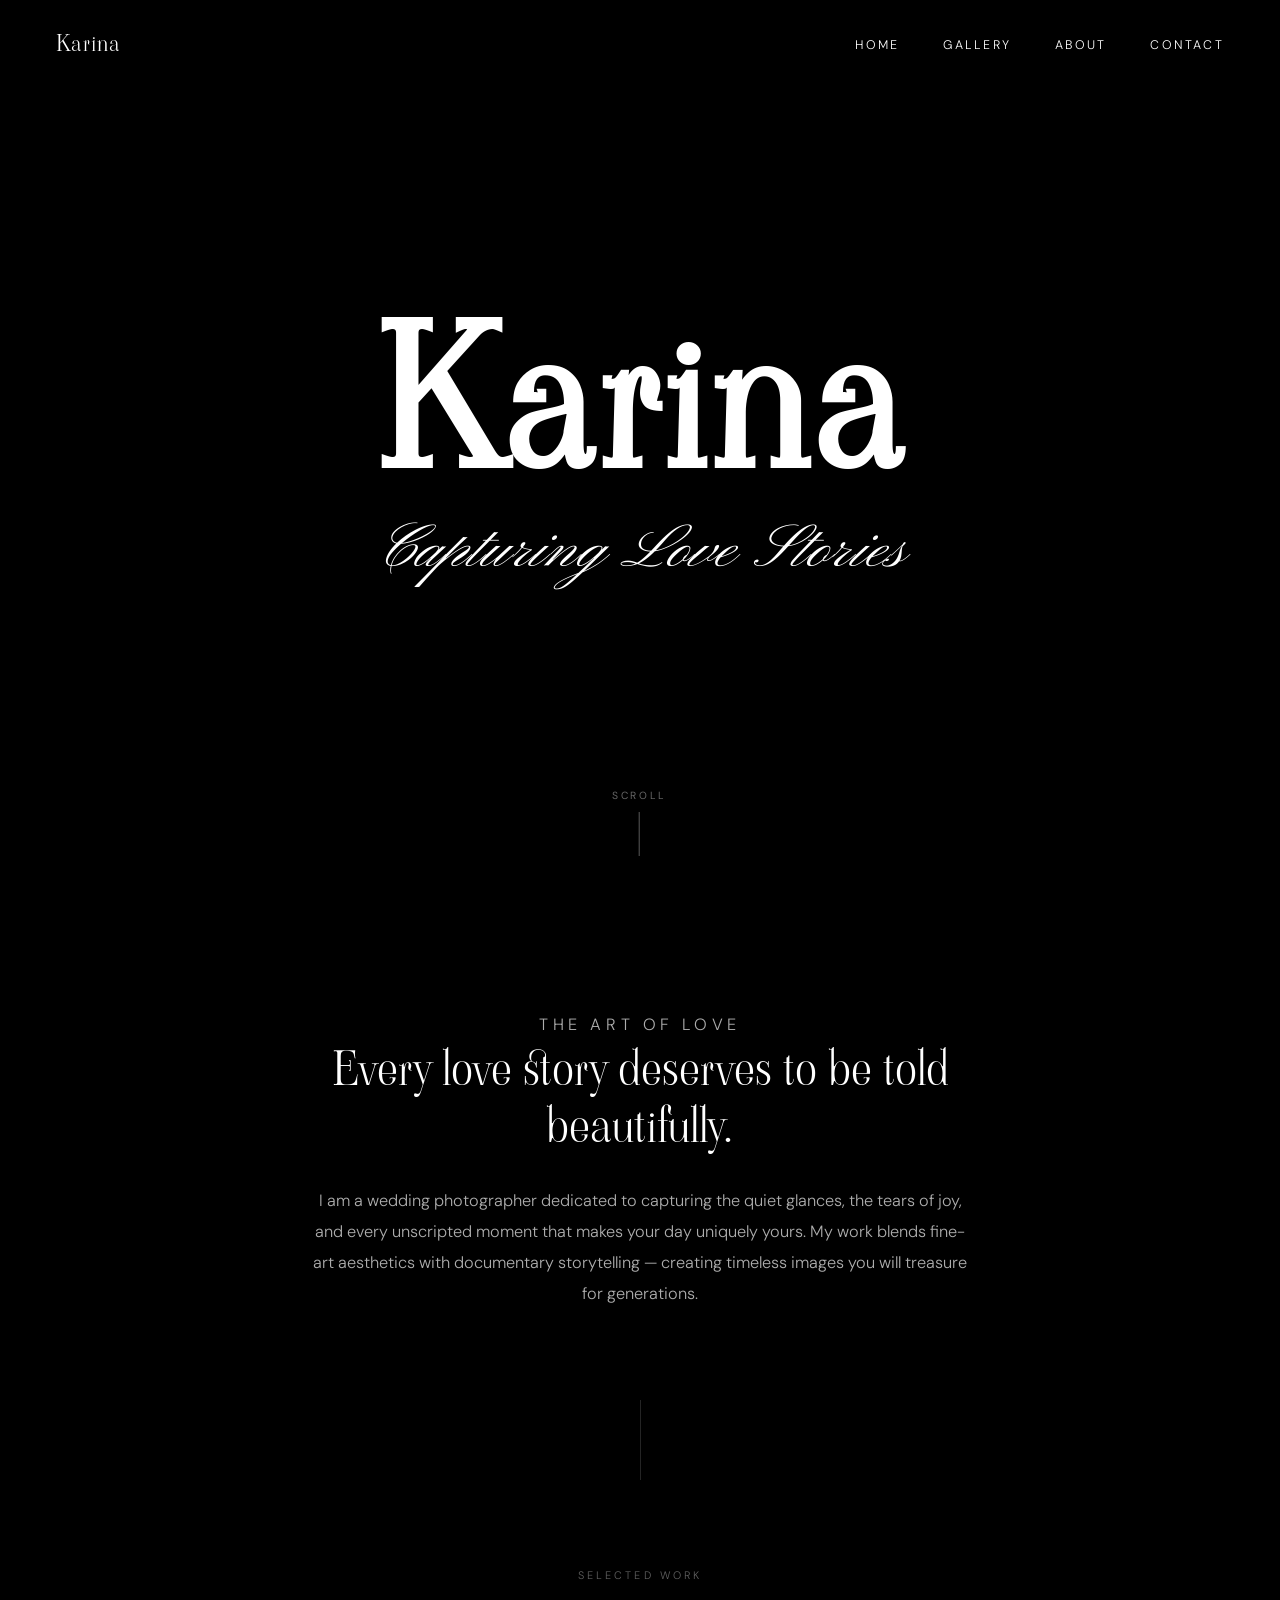
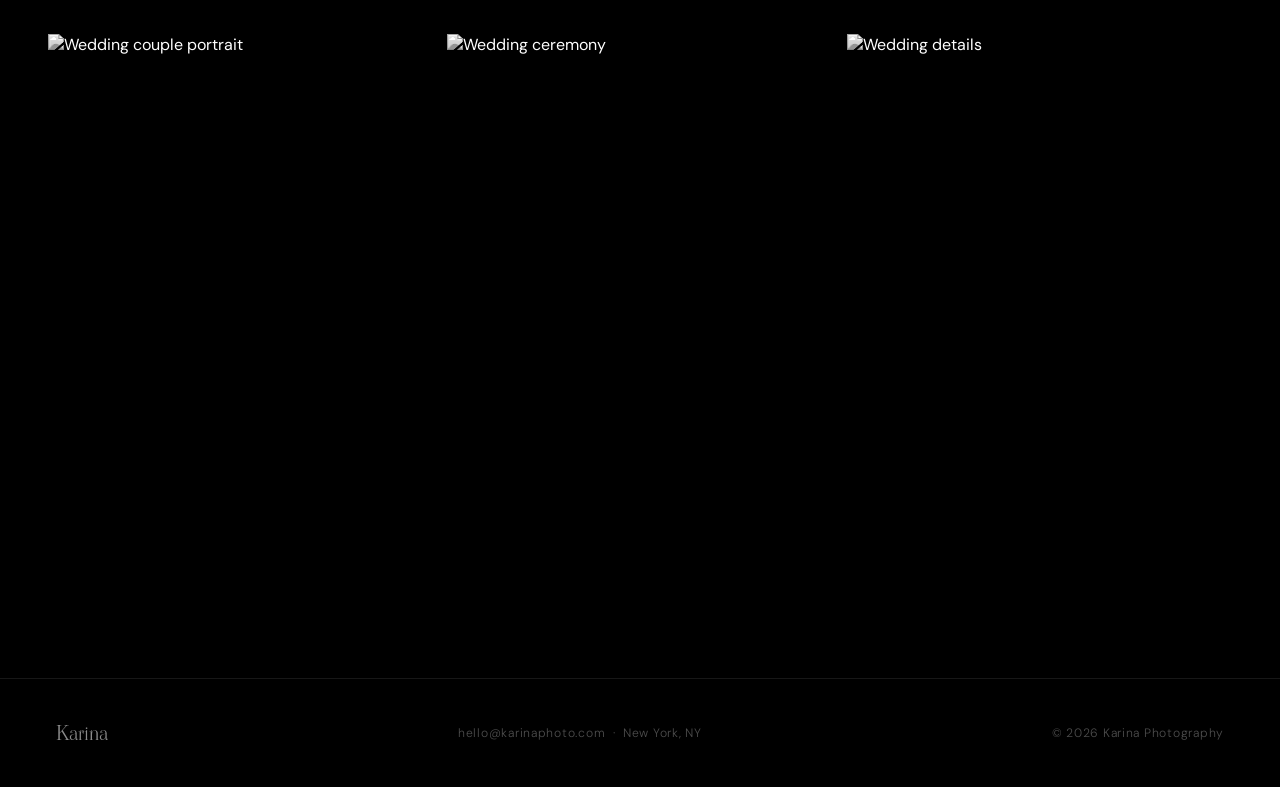
==== index.html @ 7420face "Initial commit — Karina photography portfolio" ====
<!DOCTYPE html>
<html lang="en">
<head>
  <meta charset="UTF-8">
  <meta name="viewport" content="width=device-width, initial-scale=1.0">
  <title>Karina</title>
  <link rel="icon" type="image/svg+xml" href="data:image/svg+xml,%3Csvg xmlns='http://www.w3.org/2000/svg' viewBox='0 0 32 32'%3E%3Crect width='32' height='32' fill='%23000'/%3E%3Ctext x='16' y='24' font-family='Georgia%2C serif' font-size='22' fill='%23fff' text-anchor='middle'%3EK%3C/text%3E%3C/svg%3E">

  <link rel="preconnect" href="https://fonts.googleapis.com">
  <link rel="preconnect" href="https://fonts.gstatic.com" crossorigin>
  <link href="https://fonts.googleapis.com/css2?family=DM+Sans:ital,opsz,wght@0,9..40,300;0,9..40,400;1,9..40,300&family=Pinyon+Script&family=Viaoda+Libre&display=swap" rel="stylesheet">

  <style>
    /* ── Reset ── */
    *, *::before, *::after {
      margin: 0;
      padding: 0;
      box-sizing: border-box;
    }

    html {
      scroll-behavior: smooth;
    }

    body {
      background-color: #000000;
      color: #ffffff;
      font-family: 'DM Sans', sans-serif;
      overflow-x: hidden;
    }

    /* ── Navigation ── */
    nav {
      position: fixed;
      top: 0;
      left: 0;
      width: 100%;
      z-index: 200;
      padding: 28px 56px;
      display: flex;
      justify-content: space-between;
      align-items: center;
    }

    .nav-logo {
      font-family: 'Viaoda Libre', serif;
      font-size: 1.35rem;
      color: #ffffff;
      text-decoration: none;
      letter-spacing: 0.06em;
    }

    .nav-links {
      list-style: none;
      display: flex;
      gap: 44px;
    }

    .nav-links a {
      font-family: 'DM Sans', sans-serif;
      font-size: 0.78rem;
      font-weight: 300;
      color: #ffffff;
      text-decoration: none;
      letter-spacing: 0.18em;
      text-transform: uppercase;
      transition: opacity 0.2s;
    }

    .nav-links a:hover {
      opacity: 0.5;
    }

    /* ── Hamburger (mobile) ── */
    .nav-toggle {
      display: none;
      flex-direction: column;
      gap: 5px;
      background: none;
      border: none;
      cursor: pointer;
      padding: 4px;
      z-index: 300;
    }

    .nav-toggle span {
      display: block;
      width: 22px;
      height: 1px;
      background: #ffffff;
      transition: transform 0.3s, opacity 0.3s;
    }

    .nav-toggle.open span:nth-child(1) { transform: translateY(6px) rotate(45deg); }
    .nav-toggle.open span:nth-child(2) { opacity: 0; }
    .nav-toggle.open span:nth-child(3) { transform: translateY(-6px) rotate(-45deg); }

    /* ── Hero ── */
    .hero {
      position: relative;
      width: 100%;
      height: 100vh;
      min-height: 600px;
      display: flex;
      flex-direction: column;
      align-items: center;
      justify-content: center;
      text-align: center;
      overflow: hidden;
    }

    .hero-bg {
      position: absolute;
      inset: 0;
      /* Replace the URL below with your own hero image */
      background-image: url('https://images.unsplash.com/photo-1519741497674-611481863552?w=1800&q=80');
      background-size: cover;
      background-position: center;
      filter: grayscale(100%);
      transform: scale(1.04);
    }

    .hero-overlay {
      position: absolute;
      inset: 0;
      background: rgba(0, 0, 0, 0.58);
    }

    .hero-content {
      position: relative;
      z-index: 2;
      padding: 0 24px;
    }

    .hero-name {
      font-family: 'Viaoda Libre', serif;
      font-size: clamp(5.5rem, 16vw, 12rem);
      color: #ffffff;
      line-height: 0.95;
      letter-spacing: 0.02em;
      margin-bottom: 20px;
    }

    .hero-tagline {
      font-family: 'Pinyon Script', cursive;
      font-style: italic;
      font-size: clamp(1.9rem, 4.8vw, 3.8rem);
      color: #ffffff;
      opacity: 0.88;
      letter-spacing: 0.02em;
    }

    /* ── Scroll hint ── */
    .scroll-hint {
      position: absolute;
      bottom: 44px;
      left: 50%;
      transform: translateX(-50%);
      z-index: 2;
      display: flex;
      flex-direction: column;
      align-items: center;
      gap: 10px;
    }

    .scroll-hint span {
      font-family: 'DM Sans', sans-serif;
      font-size: 0.65rem;
      letter-spacing: 0.25em;
      text-transform: uppercase;
      color: rgba(255, 255, 255, 0.4);
    }

    .scroll-line {
      width: 1px;
      height: 44px;
      background: rgba(255, 255, 255, 0.35);
      transform-origin: top;
      animation: scrollPulse 2s ease-in-out infinite;
    }

    @keyframes scrollPulse {
      0%, 100% { opacity: 0.2; transform: scaleY(0.5); }
      55%       { opacity: 1;   transform: scaleY(1); }
    }

    /* ── Intro ── */
    .intro {
      padding: 110px 48px 90px;
      max-width: 820px;
      margin: 0 auto;
      text-align: center;
    }

    .section-label {
      font-family: 'DM Sans', sans-serif;
      font-size: 0.68rem;
      font-weight: 300;
      letter-spacing: 0.28em;
      text-transform: uppercase;
      color: rgba(255, 255, 255, 0.38);
      margin-bottom: 36px;
    }

    .intro h2 {
      font-family: 'Viaoda Libre', serif;
      font-size: clamp(1.9rem, 3.8vw, 2.9rem);
      font-weight: 400;
      line-height: 1.22;
      margin-bottom: 32px;
    }

    .intro p {
      font-family: 'DM Sans', sans-serif;
      font-size: 1.02rem;
      font-weight: 300;
      line-height: 1.9;
      color: rgba(255, 255, 255, 0.68);
      max-width: 660px;
      margin: 0 auto;
    }

    /* ── Divider ── */
    .divider {
      width: 1px;
      height: 80px;
      background: rgba(255, 255, 255, 0.14);
      margin: 0 auto 88px;
    }

    /* ── Gallery ── */
    .gallery {
      padding: 0 48px 130px;
    }

    .gallery-header {
      text-align: center;
      margin-bottom: 52px;
    }

    .gallery-grid {
      display: grid;
      grid-template-columns: repeat(3, 1fr);
      gap: 14px;
      max-width: 1240px;
      margin: 0 auto;
    }

    .gallery-item {
      position: relative;
      aspect-ratio: 3 / 4;
      overflow: hidden;
      cursor: pointer;
    }

    .gallery-item img {
      width: 100%;
      height: 100%;
      object-fit: cover;
      filter: grayscale(100%);
      display: block;
      transition: transform 0.65s cubic-bezier(0.25, 0.46, 0.45, 0.94);
    }

    .gallery-item:hover img {
      transform: scale(1.05);
    }

    .gallery-item-overlay {
      position: absolute;
      inset: 0;
      background: rgba(0, 0, 0, 0);
      display: flex;
      align-items: flex-end;
      padding: 26px;
      transition: background 0.4s ease;
    }

    .gallery-item:hover .gallery-item-overlay {
      background: rgba(0, 0, 0, 0.3);
    }

    .gallery-item-label {
      font-family: 'DM Sans', sans-serif;
      font-size: 0.72rem;
      font-weight: 300;
      letter-spacing: 0.22em;
      text-transform: uppercase;
      color: #ffffff;
      opacity: 0;
      transform: translateY(10px);
      transition: opacity 0.4s ease, transform 0.4s ease;
    }

    .gallery-item:hover .gallery-item-label {
      opacity: 0.85;
      transform: translateY(0);
    }

    /* ── Footer ── */
    footer {
      border-top: 1px solid rgba(255, 255, 255, 0.09);
      padding: 40px 56px;
      display: flex;
      justify-content: space-between;
      align-items: center;
      flex-wrap: wrap;
      gap: 16px;
    }

    .footer-name {
      font-family: 'Viaoda Libre', serif;
      font-size: 1.25rem;
      color: rgba(255, 255, 255, 0.55);
    }

    footer p {
      font-family: 'DM Sans', sans-serif;
      font-size: 0.76rem;
      font-weight: 300;
      color: rgba(255, 255, 255, 0.3);
      letter-spacing: 0.06em;
    }

    /* ── Responsive ── */
    @media (max-width: 900px) {
      .gallery-grid {
        grid-template-columns: repeat(3, 1fr);
        gap: 10px;
      }
    }

    @media (max-width: 768px) {
      nav {
        padding: 22px 24px;
      }

      .nav-toggle {
        display: flex;
      }

      .nav-links {
        position: fixed;
        top: 0;
        right: -100%;
        width: 72%;
        max-width: 300px;
        height: 100vh;
        background: #000000;
        flex-direction: column;
        justify-content: center;
        align-items: center;
        gap: 48px;
        transition: right 0.4s cubic-bezier(0.77, 0, 0.175, 1);
        border-left: 1px solid rgba(255, 255, 255, 0.07);
      }

      .nav-links.open {
        right: 0;
      }

      .nav-links a {
        font-size: 0.9rem;
        letter-spacing: 0.22em;
      }

      .intro {
        padding: 80px 28px 70px;
      }

      .gallery {
        padding: 0 20px 90px;
      }

      .gallery-grid {
        grid-template-columns: 1fr;
        gap: 12px;
      }

      .gallery-item {
        aspect-ratio: 16 / 10;
      }

      footer {
        padding: 36px 28px;
        flex-direction: column;
        align-items: flex-start;
        gap: 12px;
      }
    }

    @media (max-width: 480px) {
      .gallery-item {
        aspect-ratio: 4 / 3;
      }
    }

    /* ── Animations ── */
    @keyframes heroFadeUp {
      from { opacity: 0; transform: translateY(30px); }
      to   { opacity: 1; transform: translateY(0); }
    }

    @keyframes heroFadeIn {
      from { opacity: 0; }
      to   { opacity: 1; }
    }

    .hero-name    { animation: heroFadeUp 1s cubic-bezier(0.4, 0, 0.2, 1) 0.10s both; }
    .hero-tagline { animation: heroFadeUp 1s cubic-bezier(0.4, 0, 0.2, 1) 0.38s both; }
    .scroll-hint  { animation: heroFadeIn 0.9s ease 0.72s both; }

    .reveal {
      opacity: 0;
      transform: translateY(22px);
      transition: opacity 0.72s cubic-bezier(0.4, 0, 0.2, 1),
                  transform 0.72s cubic-bezier(0.4, 0, 0.2, 1);
    }

    .reveal.in-view { opacity: 1; transform: none; }

    @media (prefers-reduced-motion: reduce) {
      .hero-name, .hero-tagline, .scroll-hint { animation: none; }
      .reveal { opacity: 1; transform: none; transition: none; }
    }

    /* ── Scroll to top ── */
    .scroll-top {
      position: fixed;
      bottom: 32px;
      right: 32px;
      width: 44px;
      height: 44px;
      border-radius: 50%;
      background: #ffffff;
      border: 1px solid #ffffff;
      cursor: pointer;
      display: flex;
      align-items: center;
      justify-content: center;
      opacity: 0;
      pointer-events: none;
      transition: opacity 0.35s ease, background 0.25s ease, transform 0.25s ease;
      z-index: 100;
    }

    .scroll-top svg {
      width: 14px;
      height: 14px;
      stroke: #000000;
      transition: stroke 0.25s ease;
      flex-shrink: 0;
    }

    .scroll-top.visible       { opacity: 1; pointer-events: auto; }
    .scroll-top:hover         { background: #000000; transform: translateY(-3px); }
    .scroll-top:hover svg     { stroke: #ffffff; }
    .scroll-top:focus-visible { outline: 1px solid rgba(255,255,255,0.5); outline-offset: 4px; }
  </style>
</head>
<body>

  <!-- Navigation -->
  <nav>
    <a href="#" class="nav-logo">Karina</a>
    <button class="nav-toggle" aria-label="Toggle menu" id="navToggle">
      <span></span>
      <span></span>
      <span></span>
    </button>
    <ul class="nav-links" id="navLinks">
      <li><a href="index.html"   onclick="closeNav()" class="active">Home</a></li>
      <li><a href="gallery.html" onclick="closeNav()">Gallery</a></li>
      <li><a href="about.html"   onclick="closeNav()">About</a></li>
      <li><a href="contact.html" onclick="closeNav()">Contact</a></li>
    </ul>
  </nav>

  <!-- Hero -->
  <section class="hero">
    <div class="hero-bg"></div>
    <div class="hero-overlay"></div>
    <div class="hero-content">
      <h1 class="hero-name">Karina</h1>
      <p class="hero-tagline">Capturing Love Stories</p>
    </div>
    <div class="scroll-hint">
      <span>Scroll</span>
      <div class="scroll-line"></div>
    </div>
  </section>

  <!-- Intro -->
  <section class="intro" id="about">
    <p class="section-label">The Art of Love</p>
    <h2>Every love story deserves to be told beautifully.</h2>
    <p>
      I am a wedding photographer dedicated to capturing the quiet glances, the tears of joy,
      and every unscripted moment that makes your day uniquely yours. My work blends
      fine-art aesthetics with documentary storytelling — creating timeless images
      you will treasure for generations.
    </p>
  </section>

  <div class="divider"></div>

  <!-- Gallery -->
  <section class="gallery" id="gallery">
    <div class="gallery-header">
      <p class="section-label">Selected Work</p>
    </div>
    <div class="gallery-grid">

      <div class="gallery-item">
        <!-- Replace with your own portrait image -->
        <img
          src="https://images.unsplash.com/photo-1583939003579-730e3918a45a?w=800&q=80"
          alt="Wedding couple portrait">
        <div class="gallery-item-overlay">
          <span class="gallery-item-label">Portraits</span>
        </div>
      </div>

      <div class="gallery-item">
        <!-- Replace with your own ceremony image -->
        <img
          src="https://images.unsplash.com/photo-1529636798458-92182e662485?w=800&q=80"
          alt="Wedding ceremony">
        <div class="gallery-item-overlay">
          <span class="gallery-item-label">Ceremony</span>
        </div>
      </div>

      <div class="gallery-item">
        <!-- Replace with your own details image -->
        <img
          src="https://images.unsplash.com/photo-1511285560929-80b456fea0bc?w=800&q=80"
          alt="Wedding details">
        <div class="gallery-item-overlay">
          <span class="gallery-item-label">Details</span>
        </div>
      </div>

    </div>
  </section>

  <!-- Footer -->
  <footer id="contact">
    <span class="footer-name">Karina</span>
    <p>hello@karinaphoto.com &nbsp;&middot;&nbsp; New York, NY</p>
    <p>&copy; 2026 Karina Photography</p>
  </footer>

  <script>
    const toggle = document.getElementById('navToggle');
    const links  = document.getElementById('navLinks');

    toggle.addEventListener('click', () => {
      links.classList.toggle('open');
      toggle.classList.toggle('open');
    });

    function closeNav() {
      links.classList.remove('open');
      toggle.classList.remove('open');
    }

    document.addEventListener('click', (e) => {
      if (links.classList.contains('open') &&
          !links.contains(e.target) &&
          !toggle.contains(e.target)) {
        closeNav();
      }
    });

    // ── Scroll reveal ──
    (function () {
      const els = [...document.querySelectorAll(
        '.section-label, .intro h2, .intro p, .gallery-item, .divider'
      )];
      els.forEach(el => el.classList.add('reveal'));

      document.querySelectorAll('.gallery-grid').forEach(parent => {
        parent.querySelectorAll('.gallery-item').forEach((el, i) => {
          el.style.transitionDelay = `${i * 0.12}s`;
        });
      });

      const io = new IntersectionObserver(entries => {
        entries.forEach(e => {
          if (e.isIntersecting) { e.target.classList.add('in-view'); io.unobserve(e.target); }
        });
      }, { threshold: 0.12 });

      els.forEach(el => io.observe(el));
    }());
  </script>

  <button class="scroll-top" id="scrollTop" aria-label="Back to top">
    <svg viewBox="0 0 24 24" fill="none" stroke-linecap="round" stroke-linejoin="round" aria-hidden="true">
      <polyline points="18 15 12 9 6 15"/>
    </svg>
  </button>

  <script>
    // ── Scroll to top ──
    (function () {
      const btn = document.getElementById('scrollTop');
      window.addEventListener('scroll', () => {
        btn.classList.toggle('visible', window.scrollY > 400);
      }, { passive: true });
      btn.addEventListener('click', () => {
        window.scrollTo({ top: 0, behavior: 'smooth' });
      });
    }());
  </script>

</body>
</html>
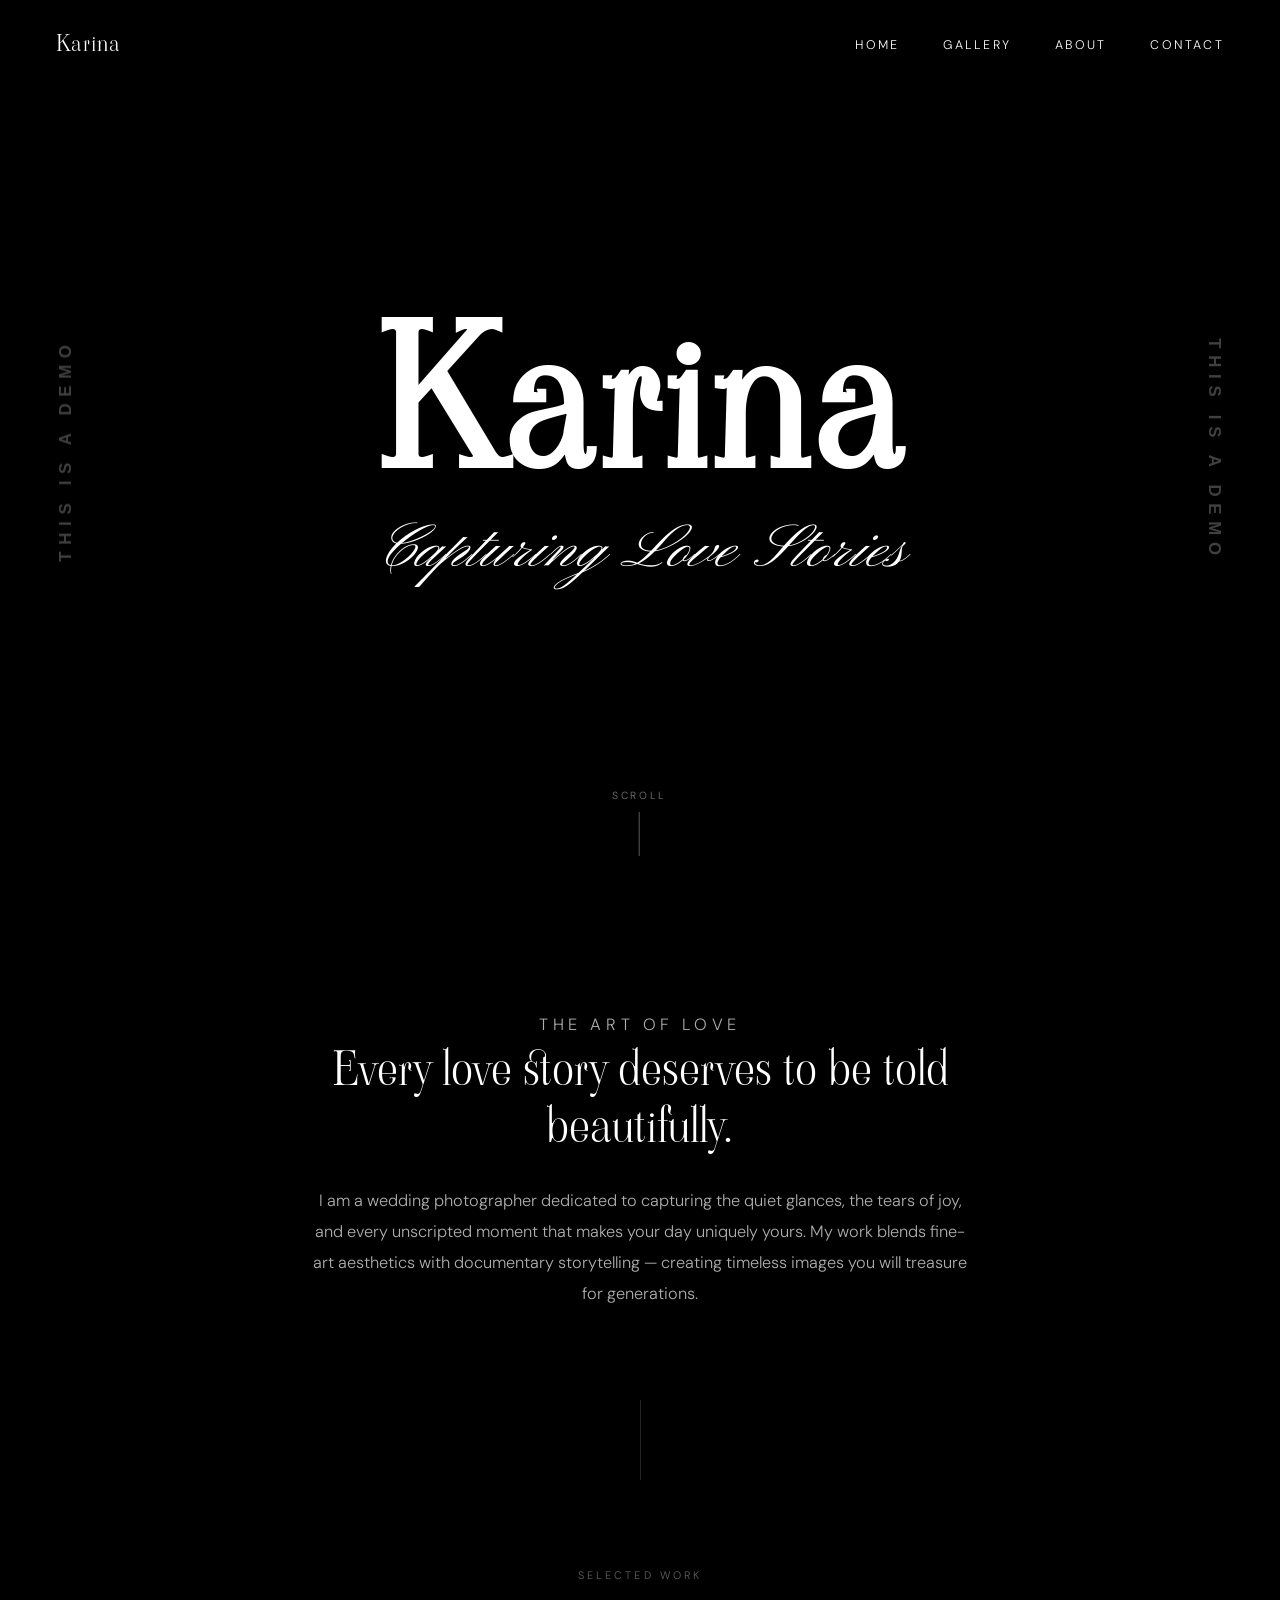
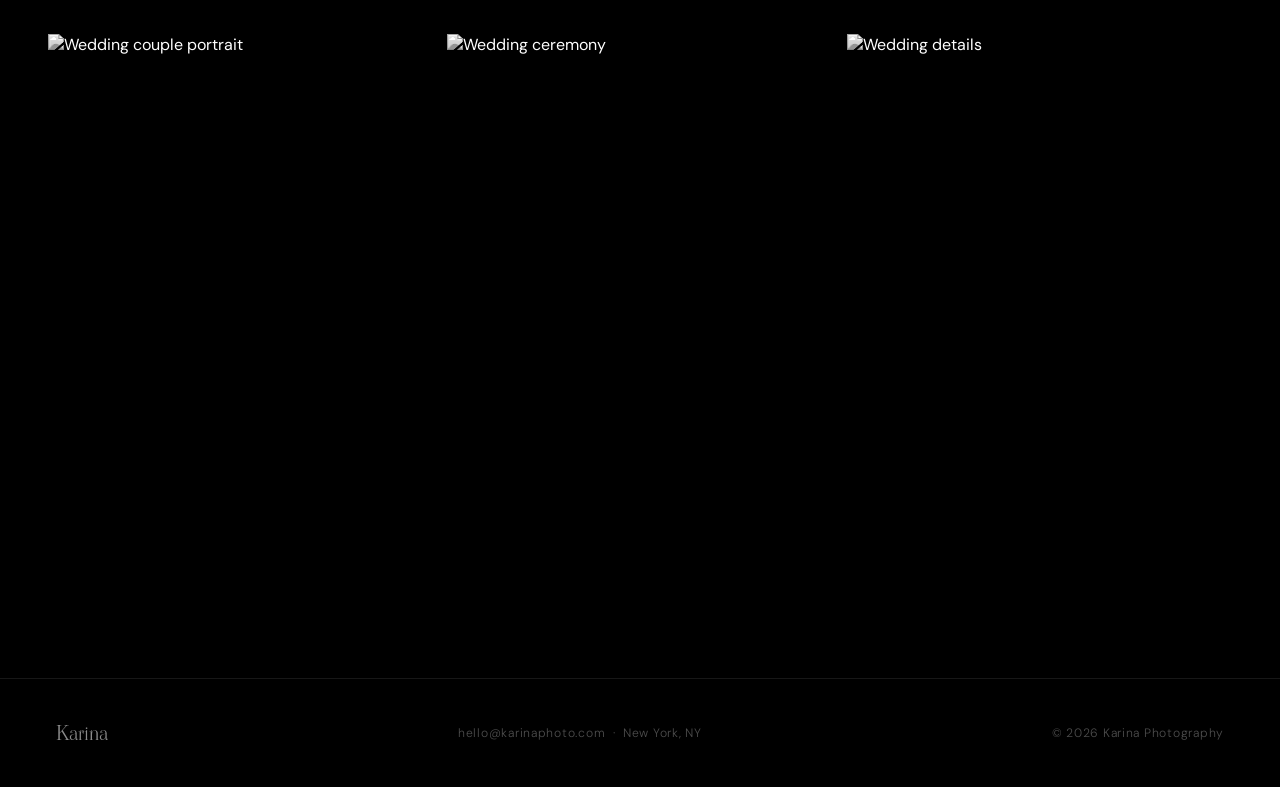
==== commit cd49bd93: "Added "THIS IS A DEMO" watermark to all pages" ====
--- a/index.html
+++ b/index.html
@@ -456,9 +456,39 @@
     .scroll-top:hover         { background: #000000; transform: translateY(-3px); }
     .scroll-top:hover svg     { stroke: #ffffff; }
     .scroll-top:focus-visible { outline: 1px solid rgba(255,255,255,0.5); outline-offset: 4px; }
+
+    /* ── Watermark ── */
+    .watermark {
+      position: fixed;
+      top: 50%;
+      z-index: 50;
+      pointer-events: none;
+      user-select: none;
+      font-family: Arial, Helvetica, sans-serif;
+      font-size: 1.05rem;
+      font-weight: 700;
+      letter-spacing: 0.4em;
+      text-transform: uppercase;
+      color: rgba(255, 255, 255, 0.25);
+      white-space: nowrap;
+      writing-mode: vertical-rl;
+    }
+
+    .watermark-left  { left: 56px;  transform: translateY(-50%) rotate(180deg); }
+    .watermark-right { right: 56px; transform: translateY(-50%); }
+
+    @media (max-width: 768px) {
+      .watermark { font-size: 0.8rem; letter-spacing: 0.3em; }
+      .watermark-left  { left: 2px; }
+      .watermark-right { right: 2px; }
+    }
   </style>
 </head>
 <body>
+
+  <!-- Watermark -->
+  <div class="watermark watermark-left">THIS IS A DEMO</div>
+  <div class="watermark watermark-right">THIS IS A DEMO</div>
 
   <!-- Navigation -->
   <nav>
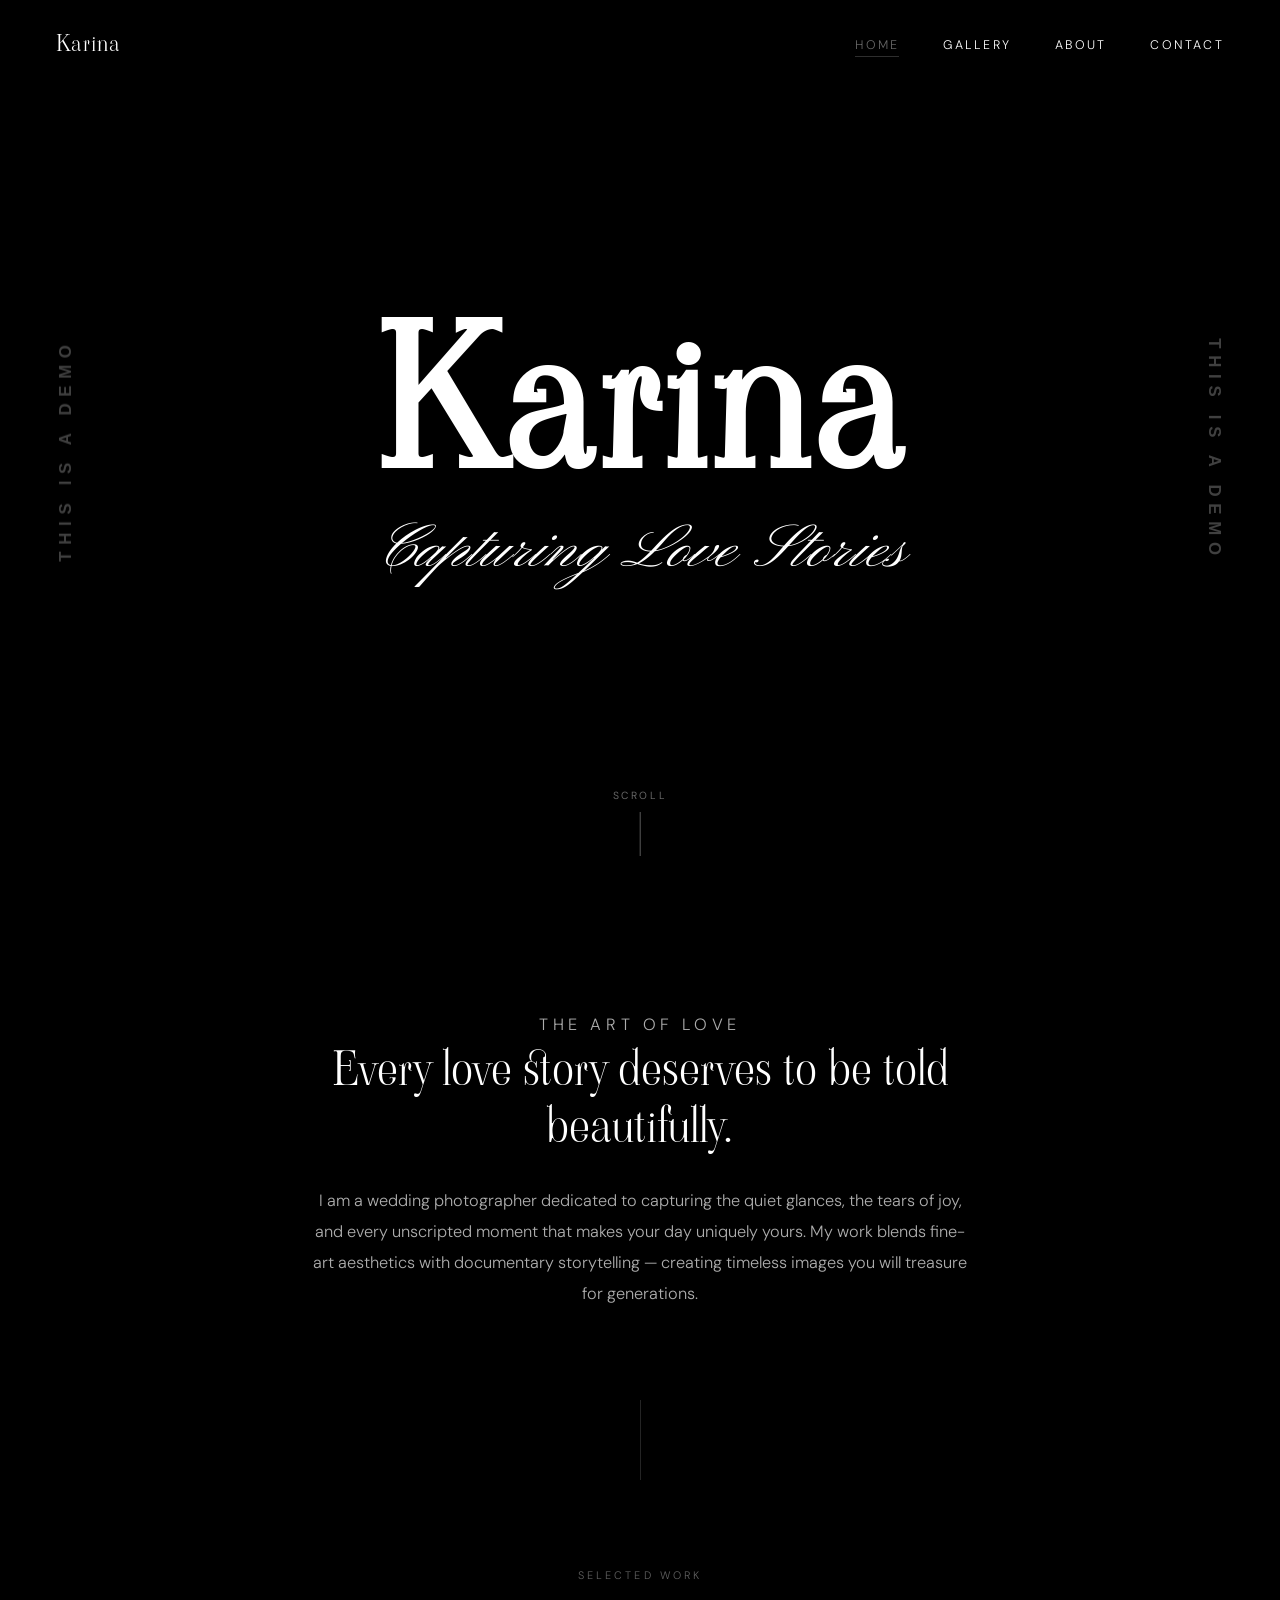
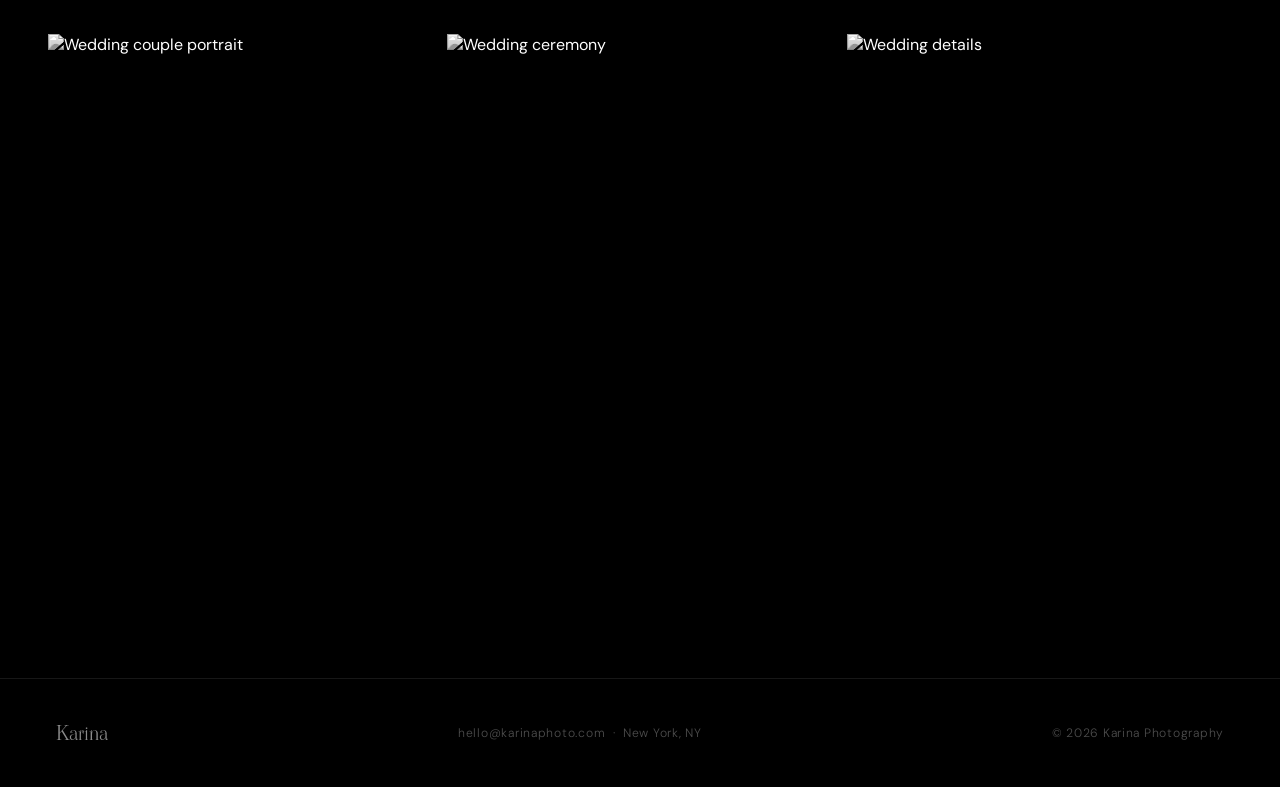
==== commit d0c2ed76: "Move inline CSS and JS into shared and page-specific files - css/style.css holds styles common to al" ====
--- a/index.html
+++ b/index.html
@@ -10,481 +10,11 @@
   <link rel="preconnect" href="https://fonts.gstatic.com" crossorigin>
   <link href="https://fonts.googleapis.com/css2?family=DM+Sans:ital,opsz,wght@0,9..40,300;0,9..40,400;1,9..40,300&family=Pinyon+Script&family=Viaoda+Libre&display=swap" rel="stylesheet">
 
-  <style>
-    /* ── Reset ── */
-    *, *::before, *::after {
-      margin: 0;
-      padding: 0;
-      box-sizing: border-box;
-    }
-
-    html {
-      scroll-behavior: smooth;
-    }
-
-    body {
-      background-color: #000000;
-      color: #ffffff;
-      font-family: 'DM Sans', sans-serif;
-      overflow-x: hidden;
-    }
-
-    /* ── Navigation ── */
-    nav {
-      position: fixed;
-      top: 0;
-      left: 0;
-      width: 100%;
-      z-index: 200;
-      padding: 28px 56px;
-      display: flex;
-      justify-content: space-between;
-      align-items: center;
-    }
-
-    .nav-logo {
-      font-family: 'Viaoda Libre', serif;
-      font-size: 1.35rem;
-      color: #ffffff;
-      text-decoration: none;
-      letter-spacing: 0.06em;
-    }
-
-    .nav-links {
-      list-style: none;
-      display: flex;
-      gap: 44px;
-    }
-
-    .nav-links a {
-      font-family: 'DM Sans', sans-serif;
-      font-size: 0.78rem;
-      font-weight: 300;
-      color: #ffffff;
-      text-decoration: none;
-      letter-spacing: 0.18em;
-      text-transform: uppercase;
-      transition: opacity 0.2s;
-    }
-
-    .nav-links a:hover {
-      opacity: 0.5;
-    }
-
-    /* ── Hamburger (mobile) ── */
-    .nav-toggle {
-      display: none;
-      flex-direction: column;
-      gap: 5px;
-      background: none;
-      border: none;
-      cursor: pointer;
-      padding: 4px;
-      z-index: 300;
-    }
-
-    .nav-toggle span {
-      display: block;
-      width: 22px;
-      height: 1px;
-      background: #ffffff;
-      transition: transform 0.3s, opacity 0.3s;
-    }
-
-    .nav-toggle.open span:nth-child(1) { transform: translateY(6px) rotate(45deg); }
-    .nav-toggle.open span:nth-child(2) { opacity: 0; }
-    .nav-toggle.open span:nth-child(3) { transform: translateY(-6px) rotate(-45deg); }
-
-    /* ── Hero ── */
-    .hero {
-      position: relative;
-      width: 100%;
-      height: 100vh;
-      min-height: 600px;
-      display: flex;
-      flex-direction: column;
-      align-items: center;
-      justify-content: center;
-      text-align: center;
-      overflow: hidden;
-    }
-
-    .hero-bg {
-      position: absolute;
-      inset: 0;
-      /* Replace the URL below with your own hero image */
-      background-image: url('https://images.unsplash.com/photo-1519741497674-611481863552?w=1800&q=80');
-      background-size: cover;
-      background-position: center;
-      filter: grayscale(100%);
-      transform: scale(1.04);
-    }
-
-    .hero-overlay {
-      position: absolute;
-      inset: 0;
-      background: rgba(0, 0, 0, 0.58);
-    }
-
-    .hero-content {
-      position: relative;
-      z-index: 2;
-      padding: 0 24px;
-    }
-
-    .hero-name {
-      font-family: 'Viaoda Libre', serif;
-      font-size: clamp(5.5rem, 16vw, 12rem);
-      color: #ffffff;
-      line-height: 0.95;
-      letter-spacing: 0.02em;
-      margin-bottom: 20px;
-    }
-
-    .hero-tagline {
-      font-family: 'Pinyon Script', cursive;
-      font-style: italic;
-      font-size: clamp(1.9rem, 4.8vw, 3.8rem);
-      color: #ffffff;
-      opacity: 0.88;
-      letter-spacing: 0.02em;
-    }
-
-    /* ── Scroll hint ── */
-    .scroll-hint {
-      position: absolute;
-      bottom: 44px;
-      left: 50%;
-      transform: translateX(-50%);
-      z-index: 2;
-      display: flex;
-      flex-direction: column;
-      align-items: center;
-      gap: 10px;
-    }
-
-    .scroll-hint span {
-      font-family: 'DM Sans', sans-serif;
-      font-size: 0.65rem;
-      letter-spacing: 0.25em;
-      text-transform: uppercase;
-      color: rgba(255, 255, 255, 0.4);
-    }
-
-    .scroll-line {
-      width: 1px;
-      height: 44px;
-      background: rgba(255, 255, 255, 0.35);
-      transform-origin: top;
-      animation: scrollPulse 2s ease-in-out infinite;
-    }
-
-    @keyframes scrollPulse {
-      0%, 100% { opacity: 0.2; transform: scaleY(0.5); }
-      55%       { opacity: 1;   transform: scaleY(1); }
-    }
-
-    /* ── Intro ── */
-    .intro {
-      padding: 110px 48px 90px;
-      max-width: 820px;
-      margin: 0 auto;
-      text-align: center;
-    }
-
-    .section-label {
-      font-family: 'DM Sans', sans-serif;
-      font-size: 0.68rem;
-      font-weight: 300;
-      letter-spacing: 0.28em;
-      text-transform: uppercase;
-      color: rgba(255, 255, 255, 0.38);
-      margin-bottom: 36px;
-    }
-
-    .intro h2 {
-      font-family: 'Viaoda Libre', serif;
-      font-size: clamp(1.9rem, 3.8vw, 2.9rem);
-      font-weight: 400;
-      line-height: 1.22;
-      margin-bottom: 32px;
-    }
-
-    .intro p {
-      font-family: 'DM Sans', sans-serif;
-      font-size: 1.02rem;
-      font-weight: 300;
-      line-height: 1.9;
-      color: rgba(255, 255, 255, 0.68);
-      max-width: 660px;
-      margin: 0 auto;
-    }
-
-    /* ── Divider ── */
-    .divider {
-      width: 1px;
-      height: 80px;
-      background: rgba(255, 255, 255, 0.14);
-      margin: 0 auto 88px;
-    }
-
-    /* ── Gallery ── */
-    .gallery {
-      padding: 0 48px 130px;
-    }
-
-    .gallery-header {
-      text-align: center;
-      margin-bottom: 52px;
-    }
-
-    .gallery-grid {
-      display: grid;
-      grid-template-columns: repeat(3, 1fr);
-      gap: 14px;
-      max-width: 1240px;
-      margin: 0 auto;
-    }
-
-    .gallery-item {
-      position: relative;
-      aspect-ratio: 3 / 4;
-      overflow: hidden;
-      cursor: pointer;
-    }
-
-    .gallery-item img {
-      width: 100%;
-      height: 100%;
-      object-fit: cover;
-      filter: grayscale(100%);
-      display: block;
-      transition: transform 0.65s cubic-bezier(0.25, 0.46, 0.45, 0.94);
-    }
-
-    .gallery-item:hover img {
-      transform: scale(1.05);
-    }
-
-    .gallery-item-overlay {
-      position: absolute;
-      inset: 0;
-      background: rgba(0, 0, 0, 0);
-      display: flex;
-      align-items: flex-end;
-      padding: 26px;
-      transition: background 0.4s ease;
-    }
-
-    .gallery-item:hover .gallery-item-overlay {
-      background: rgba(0, 0, 0, 0.3);
-    }
-
-    .gallery-item-label {
-      font-family: 'DM Sans', sans-serif;
-      font-size: 0.72rem;
-      font-weight: 300;
-      letter-spacing: 0.22em;
-      text-transform: uppercase;
-      color: #ffffff;
-      opacity: 0;
-      transform: translateY(10px);
-      transition: opacity 0.4s ease, transform 0.4s ease;
-    }
-
-    .gallery-item:hover .gallery-item-label {
-      opacity: 0.85;
-      transform: translateY(0);
-    }
-
-    /* ── Footer ── */
-    footer {
-      border-top: 1px solid rgba(255, 255, 255, 0.09);
-      padding: 40px 56px;
-      display: flex;
-      justify-content: space-between;
-      align-items: center;
-      flex-wrap: wrap;
-      gap: 16px;
-    }
-
-    .footer-name {
-      font-family: 'Viaoda Libre', serif;
-      font-size: 1.25rem;
-      color: rgba(255, 255, 255, 0.55);
-    }
-
-    footer p {
-      font-family: 'DM Sans', sans-serif;
-      font-size: 0.76rem;
-      font-weight: 300;
-      color: rgba(255, 255, 255, 0.3);
-      letter-spacing: 0.06em;
-    }
-
-    /* ── Responsive ── */
-    @media (max-width: 900px) {
-      .gallery-grid {
-        grid-template-columns: repeat(3, 1fr);
-        gap: 10px;
-      }
-    }
-
-    @media (max-width: 768px) {
-      nav {
-        padding: 22px 24px;
-      }
-
-      .nav-toggle {
-        display: flex;
-      }
-
-      .nav-links {
-        position: fixed;
-        top: 0;
-        right: -100%;
-        width: 72%;
-        max-width: 300px;
-        height: 100vh;
-        background: #000000;
-        flex-direction: column;
-        justify-content: center;
-        align-items: center;
-        gap: 48px;
-        transition: right 0.4s cubic-bezier(0.77, 0, 0.175, 1);
-        border-left: 1px solid rgba(255, 255, 255, 0.07);
-      }
-
-      .nav-links.open {
-        right: 0;
-      }
-
-      .nav-links a {
-        font-size: 0.9rem;
-        letter-spacing: 0.22em;
-      }
-
-      .intro {
-        padding: 80px 28px 70px;
-      }
-
-      .gallery {
-        padding: 0 20px 90px;
-      }
-
-      .gallery-grid {
-        grid-template-columns: 1fr;
-        gap: 12px;
-      }
-
-      .gallery-item {
-        aspect-ratio: 16 / 10;
-      }
-
-      footer {
-        padding: 36px 28px;
-        flex-direction: column;
-        align-items: flex-start;
-        gap: 12px;
-      }
-    }
-
-    @media (max-width: 480px) {
-      .gallery-item {
-        aspect-ratio: 4 / 3;
-      }
-    }
-
-    /* ── Animations ── */
-    @keyframes heroFadeUp {
-      from { opacity: 0; transform: translateY(30px); }
-      to   { opacity: 1; transform: translateY(0); }
-    }
-
-    @keyframes heroFadeIn {
-      from { opacity: 0; }
-      to   { opacity: 1; }
-    }
-
-    .hero-name    { animation: heroFadeUp 1s cubic-bezier(0.4, 0, 0.2, 1) 0.10s both; }
-    .hero-tagline { animation: heroFadeUp 1s cubic-bezier(0.4, 0, 0.2, 1) 0.38s both; }
-    .scroll-hint  { animation: heroFadeIn 0.9s ease 0.72s both; }
-
-    .reveal {
-      opacity: 0;
-      transform: translateY(22px);
-      transition: opacity 0.72s cubic-bezier(0.4, 0, 0.2, 1),
-                  transform 0.72s cubic-bezier(0.4, 0, 0.2, 1);
-    }
-
-    .reveal.in-view { opacity: 1; transform: none; }
-
-    @media (prefers-reduced-motion: reduce) {
-      .hero-name, .hero-tagline, .scroll-hint { animation: none; }
-      .reveal { opacity: 1; transform: none; transition: none; }
-    }
-
-    /* ── Scroll to top ── */
-    .scroll-top {
-      position: fixed;
-      bottom: 32px;
-      right: 32px;
-      width: 44px;
-      height: 44px;
-      border-radius: 50%;
-      background: #ffffff;
-      border: 1px solid #ffffff;
-      cursor: pointer;
-      display: flex;
-      align-items: center;
-      justify-content: center;
-      opacity: 0;
-      pointer-events: none;
-      transition: opacity 0.35s ease, background 0.25s ease, transform 0.25s ease;
-      z-index: 100;
-    }
-
-    .scroll-top svg {
-      width: 14px;
-      height: 14px;
-      stroke: #000000;
-      transition: stroke 0.25s ease;
-      flex-shrink: 0;
-    }
-
-    .scroll-top.visible       { opacity: 1; pointer-events: auto; }
-    .scroll-top:hover         { background: #000000; transform: translateY(-3px); }
-    .scroll-top:hover svg     { stroke: #ffffff; }
-    .scroll-top:focus-visible { outline: 1px solid rgba(255,255,255,0.5); outline-offset: 4px; }
-
-    /* ── Watermark ── */
-    .watermark {
-      position: fixed;
-      top: 50%;
-      z-index: 50;
-      pointer-events: none;
-      user-select: none;
-      font-family: Arial, Helvetica, sans-serif;
-      font-size: 1.05rem;
-      font-weight: 700;
-      letter-spacing: 0.4em;
-      text-transform: uppercase;
-      color: rgba(255, 255, 255, 0.25);
-      white-space: nowrap;
-      writing-mode: vertical-rl;
-    }
-
-    .watermark-left  { left: 56px;  transform: translateY(-50%) rotate(180deg); }
-    .watermark-right { right: 56px; transform: translateY(-50%); }
-
-    @media (max-width: 768px) {
-      .watermark { font-size: 0.8rem; letter-spacing: 0.3em; }
-      .watermark-left  { left: 2px; }
-      .watermark-right { right: 2px; }
-    }
-  </style>
+  <link rel="stylesheet" href="css/style.css">
+  <link rel="stylesheet" href="css/index.css">
+  <script src="js/main.js"></script>
 </head>
-<body>
+<body class="page-home">
 
   <!-- Watermark -->
   <div class="watermark watermark-left">THIS IS A DEMO</div>
@@ -499,10 +29,10 @@
       <span></span>
     </button>
     <ul class="nav-links" id="navLinks">
-      <li><a href="index.html"   onclick="closeNav()" class="active">Home</a></li>
-      <li><a href="gallery.html" onclick="closeNav()">Gallery</a></li>
-      <li><a href="about.html"   onclick="closeNav()">About</a></li>
-      <li><a href="contact.html" onclick="closeNav()">Contact</a></li>
+      <li><a href="index.html" class="active">Home</a></li>
+      <li><a href="gallery.html">Gallery</a></li>
+      <li><a href="about.html">About</a></li>
+      <li><a href="contact.html">Contact</a></li>
     </ul>
   </nav>
 
@@ -522,9 +52,9 @@
 
   <!-- Intro -->
   <section class="intro" id="about">
-    <p class="section-label">The Art of Love</p>
-    <h2>Every love story deserves to be told beautifully.</h2>
-    <p>
+    <p class="section-label reveal">The Art of Love</p>
+    <h2 class="reveal">Every love story deserves to be told beautifully.</h2>
+    <p class="reveal">
       I am a wedding photographer dedicated to capturing the quiet glances, the tears of joy,
       and every unscripted moment that makes your day uniquely yours. My work blends
       fine-art aesthetics with documentary storytelling — creating timeless images
@@ -532,16 +62,16 @@
     </p>
   </section>
 
-  <div class="divider"></div>
+  <div class="divider reveal"></div>
 
   <!-- Gallery -->
   <section class="gallery" id="gallery">
     <div class="gallery-header">
-      <p class="section-label">Selected Work</p>
+      <p class="section-label reveal">Selected Work</p>
     </div>
     <div class="gallery-grid">
 
-      <div class="gallery-item">
+      <div class="gallery-item reveal">
         <!-- Replace with your own portrait image -->
         <img
           src="https://images.unsplash.com/photo-1583939003579-730e3918a45a?w=800&q=80"
@@ -551,7 +81,7 @@
         </div>
       </div>
 
-      <div class="gallery-item">
+      <div class="gallery-item reveal">
         <!-- Replace with your own ceremony image -->
         <img
           src="https://images.unsplash.com/photo-1529636798458-92182e662485?w=800&q=80"
@@ -561,7 +91,7 @@
         </div>
       </div>
 
-      <div class="gallery-item">
+      <div class="gallery-item reveal">
         <!-- Replace with your own details image -->
         <img
           src="https://images.unsplash.com/photo-1511285560929-80b456fea0bc?w=800&q=80"
@@ -581,50 +111,6 @@
     <p>&copy; 2026 Karina Photography</p>
   </footer>
 
-  <script>
-    const toggle = document.getElementById('navToggle');
-    const links  = document.getElementById('navLinks');
-
-    toggle.addEventListener('click', () => {
-      links.classList.toggle('open');
-      toggle.classList.toggle('open');
-    });
-
-    function closeNav() {
-      links.classList.remove('open');
-      toggle.classList.remove('open');
-    }
-
-    document.addEventListener('click', (e) => {
-      if (links.classList.contains('open') &&
-          !links.contains(e.target) &&
-          !toggle.contains(e.target)) {
-        closeNav();
-      }
-    });
-
-    // ── Scroll reveal ──
-    (function () {
-      const els = [...document.querySelectorAll(
-        '.section-label, .intro h2, .intro p, .gallery-item, .divider'
-      )];
-      els.forEach(el => el.classList.add('reveal'));
-
-      document.querySelectorAll('.gallery-grid').forEach(parent => {
-        parent.querySelectorAll('.gallery-item').forEach((el, i) => {
-          el.style.transitionDelay = `${i * 0.12}s`;
-        });
-      });
-
-      const io = new IntersectionObserver(entries => {
-        entries.forEach(e => {
-          if (e.isIntersecting) { e.target.classList.add('in-view'); io.unobserve(e.target); }
-        });
-      }, { threshold: 0.12 });
-
-      els.forEach(el => io.observe(el));
-    }());
-  </script>
 
   <button class="scroll-top" id="scrollTop" aria-label="Back to top">
     <svg viewBox="0 0 24 24" fill="none" stroke-linecap="round" stroke-linejoin="round" aria-hidden="true">
@@ -632,18 +118,6 @@
     </svg>
   </button>
 
-  <script>
-    // ── Scroll to top ──
-    (function () {
-      const btn = document.getElementById('scrollTop');
-      window.addEventListener('scroll', () => {
-        btn.classList.toggle('visible', window.scrollY > 400);
-      }, { passive: true });
-      btn.addEventListener('click', () => {
-        window.scrollTo({ top: 0, behavior: 'smooth' });
-      });
-    }());
-  </script>
 
 </body>
 </html>
--- a/css/style.css
+++ b/css/style.css
@@ -0,0 +1,264 @@
+/* ==========================================================================
+   Karina — shared stylesheet
+   Styles common to every page. Page-specific styles live in
+   css/<page>.css, which each page loads after this file.
+   ========================================================================== */
+
+/* ── Reset ── */
+*, *::before, *::after {
+  margin: 0;
+  padding: 0;
+  box-sizing: border-box;
+}
+
+html { scroll-behavior: smooth; }
+
+body {
+  background-color: #000000;
+  color: #ffffff;
+  font-family: 'DM Sans', sans-serif;
+  overflow-x: hidden;
+}
+
+/* ── Navigation ── */
+nav {
+  position: fixed;
+  top: 0;
+  left: 0;
+  width: 100%;
+  z-index: 200;
+  padding: 28px 56px;
+  display: flex;
+  justify-content: space-between;
+  align-items: center;
+}
+
+.nav-logo {
+  font-family: 'Viaoda Libre', serif;
+  font-size: 1.35rem;
+  color: #ffffff;
+  text-decoration: none;
+  letter-spacing: 0.06em;
+}
+
+.nav-links {
+  list-style: none;
+  display: flex;
+  gap: 44px;
+}
+
+.nav-links a {
+  font-family: 'DM Sans', sans-serif;
+  font-size: 0.78rem;
+  font-weight: 300;
+  color: #ffffff;
+  text-decoration: none;
+  letter-spacing: 0.18em;
+  text-transform: uppercase;
+  transition: opacity 0.2s;
+}
+
+.nav-links a:hover  { opacity: 0.5; }
+.nav-links a.active { opacity: 0.4; border-bottom: 1px solid rgba(255,255,255,0.45); padding-bottom: 3px; pointer-events: none; }
+
+/* ── Hamburger (mobile) ── */
+.nav-toggle {
+  display: none;
+  flex-direction: column;
+  gap: 5px;
+  background: none;
+  border: none;
+  cursor: pointer;
+  padding: 4px;
+  z-index: 300;
+}
+
+.nav-toggle span {
+  display: block;
+  width: 22px;
+  height: 1px;
+  background: #ffffff;
+  transition: transform 0.3s, opacity 0.3s;
+}
+
+.nav-toggle.open span:nth-child(1) { transform: translateY(6px) rotate(45deg); }
+.nav-toggle.open span:nth-child(2) { opacity: 0; }
+.nav-toggle.open span:nth-child(3) { transform: translateY(-6px) rotate(-45deg); }
+
+@media (max-width: 768px) {
+  nav { padding: 22px 24px; }
+
+  .nav-toggle { display: flex; }
+
+  .nav-links {
+    position: fixed;
+    top: 0;
+    right: -100%;
+    width: 72%;
+    max-width: 300px;
+    height: 100vh;
+    background: #000000;
+    flex-direction: column;
+    justify-content: center;
+    align-items: center;
+    gap: 48px;
+    transition: right 0.4s cubic-bezier(0.77, 0, 0.175, 1);
+    border-left: 1px solid rgba(255,255,255,0.07);
+  }
+
+  .nav-links.open { right: 0; }
+  .nav-links a    { font-size: 0.9rem; letter-spacing: 0.22em; }
+}
+
+/* ── Section label ── */
+.section-label {
+  font-family: 'DM Sans', sans-serif;
+  font-size: 0.68rem;
+  font-weight: 300;
+  letter-spacing: 0.28em;
+  text-transform: uppercase;
+  color: rgba(255,255,255,0.38);
+  margin-bottom: 26px;
+}
+
+/* ── Page header (gallery, contact) ── */
+.page-header {
+  padding: 160px 56px 76px;
+  text-align: center;
+}
+
+.page-header h1 {
+  font-family: 'Viaoda Libre', serif;
+  font-size: clamp(3.2rem, 8vw, 6rem);
+  font-weight: 400;
+  line-height: 1;
+  margin-bottom: 22px;
+}
+
+.page-header .tagline {
+  font-family: 'Pinyon Script', cursive;
+  font-style: italic;
+  font-size: clamp(1.5rem, 3.2vw, 2.4rem);
+  color: rgba(255,255,255,0.65);
+}
+
+.header-rule {
+  width: 1px;
+  height: 56px;
+  background: rgba(255,255,255,0.15);
+  margin: 52px auto 0;
+}
+
+@media (max-width: 768px) {
+  .page-header { padding: 130px 28px 60px; }
+}
+
+/* ── Footer ── */
+footer {
+  border-top: 1px solid rgba(255,255,255,0.09);
+  padding: 40px 56px;
+  display: flex;
+  justify-content: space-between;
+  align-items: center;
+  flex-wrap: wrap;
+  gap: 16px;
+}
+
+.footer-name {
+  font-family: 'Viaoda Libre', serif;
+  font-size: 1.25rem;
+  color: rgba(255,255,255,0.55);
+}
+
+footer p {
+  font-family: 'DM Sans', sans-serif;
+  font-size: 0.76rem;
+  font-weight: 300;
+  color: rgba(255,255,255,0.3);
+  letter-spacing: 0.06em;
+}
+
+@media (max-width: 768px) {
+  footer {
+    padding: 36px 28px;
+    flex-direction: column;
+    align-items: flex-start;
+    gap: 12px;
+  }
+}
+
+/* ── Scroll reveal ──
+   Elements carry class="reveal" in the markup. They are only hidden when
+   main.js has stamped <html class="js"> (it does so before first paint),
+   so content stays visible if the script fails to load. */
+.js .reveal {
+  opacity: 0;
+  transform: translateY(22px);
+  transition: opacity 0.72s cubic-bezier(0.4, 0, 0.2, 1),
+              transform 0.72s cubic-bezier(0.4, 0, 0.2, 1);
+}
+
+.js .reveal.in-view { opacity: 1; transform: none; }
+
+@media (prefers-reduced-motion: reduce) {
+  .js .reveal { opacity: 1; transform: none; transition: none; }
+}
+
+/* ── Scroll to top ── */
+.scroll-top {
+  position: fixed;
+  bottom: 32px;
+  right: 32px;
+  width: 44px;
+  height: 44px;
+  border-radius: 50%;
+  background: #ffffff;
+  border: 1px solid #ffffff;
+  cursor: pointer;
+  display: flex;
+  align-items: center;
+  justify-content: center;
+  opacity: 0;
+  pointer-events: none;
+  transition: opacity 0.35s ease, background 0.25s ease, transform 0.25s ease;
+  z-index: 100;
+}
+
+.scroll-top svg {
+  width: 14px;
+  height: 14px;
+  stroke: #000000;
+  transition: stroke 0.25s ease;
+  flex-shrink: 0;
+}
+
+.scroll-top.visible       { opacity: 1; pointer-events: auto; }
+.scroll-top:hover         { background: #000000; transform: translateY(-3px); }
+.scroll-top:hover svg     { stroke: #ffffff; }
+.scroll-top:focus-visible { outline: 1px solid rgba(255,255,255,0.5); outline-offset: 4px; }
+
+/* ── Watermark ── */
+.watermark {
+  position: fixed;
+  top: 50%;
+  z-index: 50;
+  pointer-events: none;
+  user-select: none;
+  font-family: Arial, Helvetica, sans-serif;
+  font-size: 1.05rem;
+  font-weight: 700;
+  letter-spacing: 0.4em;
+  text-transform: uppercase;
+  color: rgba(255, 255, 255, 0.25);
+  white-space: nowrap;
+  writing-mode: vertical-rl;
+}
+
+.watermark-left  { left: 56px;  transform: translateY(-50%) rotate(180deg); }
+.watermark-right { right: 56px; transform: translateY(-50%); }
+
+@media (max-width: 768px) {
+  .watermark { font-size: 0.8rem; letter-spacing: 0.3em; }
+  .watermark-left  { left: 2px; }
+  .watermark-right { right: 2px; }
+}
--- a/css/index.css
+++ b/css/index.css
@@ -0,0 +1,249 @@
+/* ==========================================================================
+   Home (index.html) — loaded after style.css
+   ========================================================================== */
+
+.section-label { margin-bottom: 36px; }
+
+/* ── Hero ── */
+.hero {
+  position: relative;
+  width: 100%;
+  height: 100vh;
+  min-height: 600px;
+  display: flex;
+  flex-direction: column;
+  align-items: center;
+  justify-content: center;
+  text-align: center;
+  overflow: hidden;
+}
+
+.hero-bg {
+  position: absolute;
+  inset: 0;
+  /* Replace the URL below with your own hero image */
+  background-image: url('https://images.unsplash.com/photo-1519741497674-611481863552?w=1800&q=80');
+  background-size: cover;
+  background-position: center;
+  filter: grayscale(100%);
+  transform: scale(1.04);
+}
+
+.hero-overlay {
+  position: absolute;
+  inset: 0;
+  background: rgba(0, 0, 0, 0.58);
+}
+
+.hero-content {
+  position: relative;
+  z-index: 2;
+  padding: 0 24px;
+}
+
+.hero-name {
+  font-family: 'Viaoda Libre', serif;
+  font-size: clamp(5.5rem, 16vw, 12rem);
+  color: #ffffff;
+  line-height: 0.95;
+  letter-spacing: 0.02em;
+  margin-bottom: 20px;
+}
+
+.hero-tagline {
+  font-family: 'Pinyon Script', cursive;
+  font-style: italic;
+  font-size: clamp(1.9rem, 4.8vw, 3.8rem);
+  color: #ffffff;
+  opacity: 0.88;
+  letter-spacing: 0.02em;
+}
+
+/* ── Scroll hint ── */
+.scroll-hint {
+  position: absolute;
+  bottom: 44px;
+  left: 50%;
+  transform: translateX(-50%);
+  z-index: 2;
+  display: flex;
+  flex-direction: column;
+  align-items: center;
+  gap: 10px;
+}
+
+.scroll-hint span {
+  font-family: 'DM Sans', sans-serif;
+  font-size: 0.65rem;
+  letter-spacing: 0.25em;
+  text-transform: uppercase;
+  color: rgba(255, 255, 255, 0.4);
+}
+
+.scroll-line {
+  width: 1px;
+  height: 44px;
+  background: rgba(255, 255, 255, 0.35);
+  transform-origin: top;
+  animation: scrollPulse 2s ease-in-out infinite;
+}
+
+@keyframes scrollPulse {
+  0%, 100% { opacity: 0.2; transform: scaleY(0.5); }
+  55%       { opacity: 1;   transform: scaleY(1); }
+}
+
+/* ── Hero animations ── */
+@keyframes heroFadeUp {
+  from { opacity: 0; transform: translateY(30px); }
+  to   { opacity: 1; transform: translateY(0); }
+}
+
+@keyframes heroFadeIn {
+  from { opacity: 0; }
+  to   { opacity: 1; }
+}
+
+.hero-name    { animation: heroFadeUp 1s cubic-bezier(0.4, 0, 0.2, 1) 0.10s both; }
+.hero-tagline { animation: heroFadeUp 1s cubic-bezier(0.4, 0, 0.2, 1) 0.38s both; }
+.scroll-hint  { animation: heroFadeIn 0.9s ease 0.72s both; }
+
+@media (prefers-reduced-motion: reduce) {
+  .hero-name, .hero-tagline, .scroll-hint { animation: none; }
+}
+
+/* ── Intro ── */
+.intro {
+  padding: 110px 48px 90px;
+  max-width: 820px;
+  margin: 0 auto;
+  text-align: center;
+}
+
+.intro h2 {
+  font-family: 'Viaoda Libre', serif;
+  font-size: clamp(1.9rem, 3.8vw, 2.9rem);
+  font-weight: 400;
+  line-height: 1.22;
+  margin-bottom: 32px;
+}
+
+.intro p {
+  font-family: 'DM Sans', sans-serif;
+  font-size: 1.02rem;
+  font-weight: 300;
+  line-height: 1.9;
+  color: rgba(255, 255, 255, 0.68);
+  max-width: 660px;
+  margin: 0 auto;
+}
+
+/* ── Divider ── */
+.divider {
+  width: 1px;
+  height: 80px;
+  background: rgba(255, 255, 255, 0.14);
+  margin: 0 auto 88px;
+}
+
+/* ── Featured gallery ── */
+.gallery {
+  padding: 0 48px 130px;
+}
+
+.gallery-header {
+  text-align: center;
+  margin-bottom: 52px;
+}
+
+.gallery-grid {
+  display: grid;
+  grid-template-columns: repeat(3, 1fr);
+  gap: 14px;
+  max-width: 1240px;
+  margin: 0 auto;
+}
+
+.gallery-item {
+  position: relative;
+  aspect-ratio: 3 / 4;
+  overflow: hidden;
+  cursor: pointer;
+}
+
+.gallery-item img {
+  width: 100%;
+  height: 100%;
+  object-fit: cover;
+  filter: grayscale(100%);
+  display: block;
+  transition: transform 0.65s cubic-bezier(0.25, 0.46, 0.45, 0.94);
+}
+
+.gallery-item:hover img {
+  transform: scale(1.05);
+}
+
+.gallery-item-overlay {
+  position: absolute;
+  inset: 0;
+  background: rgba(0, 0, 0, 0);
+  display: flex;
+  align-items: flex-end;
+  padding: 26px;
+  transition: background 0.4s ease;
+}
+
+.gallery-item:hover .gallery-item-overlay {
+  background: rgba(0, 0, 0, 0.3);
+}
+
+.gallery-item-label {
+  font-family: 'DM Sans', sans-serif;
+  font-size: 0.72rem;
+  font-weight: 300;
+  letter-spacing: 0.22em;
+  text-transform: uppercase;
+  color: #ffffff;
+  opacity: 0;
+  transform: translateY(10px);
+  transition: opacity 0.4s ease, transform 0.4s ease;
+}
+
+.gallery-item:hover .gallery-item-label {
+  opacity: 0.85;
+  transform: translateY(0);
+}
+
+/* ── Responsive ── */
+@media (max-width: 900px) {
+  .gallery-grid {
+    grid-template-columns: repeat(3, 1fr);
+    gap: 10px;
+  }
+}
+
+@media (max-width: 768px) {
+  .intro {
+    padding: 80px 28px 70px;
+  }
+
+  .gallery {
+    padding: 0 20px 90px;
+  }
+
+  .gallery-grid {
+    grid-template-columns: 1fr;
+    gap: 12px;
+  }
+
+  .gallery-item {
+    aspect-ratio: 16 / 10;
+  }
+}
+
+@media (max-width: 480px) {
+  .gallery-item {
+    aspect-ratio: 4 / 3;
+  }
+}
